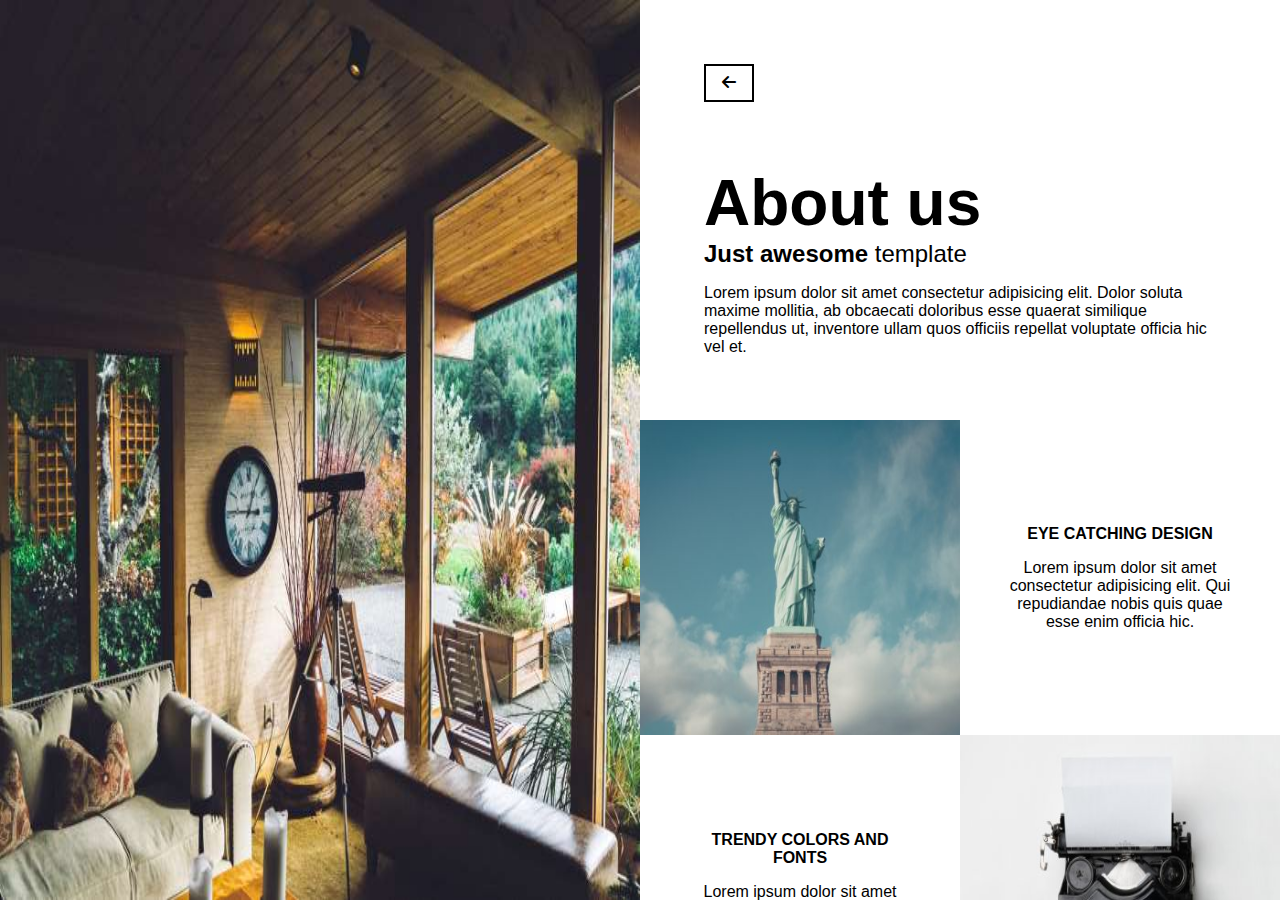
==== about-us.html @ c9b138c6 "first commit" ====
<!DOCTYPE html>
<html>
    <head>
        <title>About Us</title>
        <meta name="viewport" content="width=device-width, initial-scale=1.0">
        <link rel="stylesheet" type="text/css" href="addy-css.css">
        <link rel="stylesheet" href="https://cdnjs.cloudflare.com/ajax/libs/font-awesome/6.1.1/css/all.min.css" >
    </head>
    <body>
        <main class="flex-container-x full-height overflow-hide-mq">
            <section class="flex-content-half-mq gray-bg">
                <img src="images/atrium.jpg" class="full-width full-height" >
            </section>
            
            <section class="flex-content-half-mq full-height overflow-scroll-y-mq" >
                <a href="index.html" class="solid-border marginx make-inlineblock hide-small"><i class="fa-solid fa-arrow-left"></i></a>
                <div class="marginx marginzt">
                    <span class="weightx font-xl make-block">About us</span>
                    <span class="font-xs"><b>Just awesome</b> template</span>
                    <p>Lorem ipsum dolor sit amet consectetur adipisicing elit. Dolor soluta maxime mollitia, ab obcaecati doloribus esse quaerat similique repellendus ut, inventore ullam quos officiis repellat voluptate officia hic vel et.</p>
                </div>
                
                    <div class="flex-container-x full-width" style="height: 35%;">
                        <picture class="flex-content-half-mq" style="background-color: lightgray; height: 100%;">
                            <img src="images/newyork2.jpg" class="full-width full-height">
                        </picture>
                        <div class="flex-content-half-mq flex-container-s flex-fc full-height">
                            <div class="center-text" style="width: 70%;">
                                <span class="make-block weightx marginsb">EYE CATCHING DESIGN</span>
                            <span>Lorem ipsum dolor sit amet consectetur adipisicing elit. Qui repudiandae nobis quis quae esse enim officia hic.</span>
                            </div>  
                        </div>
                        <div class="flex-content-half-mq flex-container-s flex-fc full-height">
                            <div class="center-text" style="width: 70%;">
                                <span class="make-block weightx marginsb">TRENDY COLORS AND FONTS</span>
                            <span>Lorem ipsum dolor sit amet consectetur adipisicing elit. Qui repudiandae nobis quis quae esse enim officia hic.</span>
                            </div>  
                        </div>
                        <picture class="flex-content-half-mq" style="background-color: lightgray; height: 100%;">
                            <img src="images/p6.jpg" class="full-width full-height">
                        </picture>
                        <picture class="flex-content-half-mq" style="background-color: lightgray; height: 100%;">
                            <img src="images/p7.jpg" class="full-width full-height">
                        </picture>
                        <div class="flex-content-half-mq flex-container-s flex-fc full-height">
                            <div class="center-text" style="width: 70%;">
                                <span class="make-block weightx marginsb">SMOOTH SECTION TRANSITIONS</span>
                            <span>Lorem ipsum dolor sit amet consectetur adipisicing elit. Qui repudiandae nobis quis quae esse enim officia hic.</span>
                            </div>  
                        </div>
                        <div class="flex-content-half-mq flex-container-s flex-fc full-height">
                            <div class="center-text" style="width: 70%;">
                                <span class="make-block weightx marginsb">CUSTOM GOOGLE MAPS</span>
                            <span>Lorem ipsum dolor sit amet consectetur adipisicing elit. Qui repudiandae nobis quis quae esse enim officia hic.</span>
                            </div>  
                        </div>
                        <picture class="flex-content-half-mq" style="background-color: lightgray; height: 100%;">
                            <img src="images/sanfran.jpg" class="full-width full-height">
                        </picture>

                        <div class="full-width full-height white-bg pos-rel full-hw-smq">
                            <div class="marginx pos-abs">
                                <blockquote class="marginx font-x weightx">
                                    My dear, here we must run as fast as we can, just to stay in place. And if you wish to go anywhere you must run twice as fast as that.
                                </blockquote>
                                <div class="marginxx">
                                    <span class="make-block">Lewis Carroll</span>
                                    <cite class="make-block">Alice in Wonderland</cite>
                                </div>
                            </div>
                            <img src="images/skies.jpg" class="full-height full-width" >
                        </div>
                    </div>
            </section>
        </main>
    </body>
</html>
---- addy-css.css ----
html {
    box-sizing: border-box;
    height: 100%;
}
*, *::before, *::after {
    box-sizing: inherit;
}
body {
    /* background-color: lightgray; */
    font-family: 'Segoe UI', Tahoma, Geneva, Verdana, sans-serif;
    margin: 0px;
    padding: 0px;
    height: 100%;
}
.full-height {
    height: 100%;
}
.full-width {
    width: 100%;
}
.width-half {
    width: 50%;
}
.full-hw {
    height: 100%;
    width: 100%;
}
.height-half {
    height: 50%;
}
.width-qt {
    width: 25%;
}
.half-hw {
    height: 50%;
    width: 50%;
}
.flex-container-s {
    display: flex;
}
.flex-container-x {
    display: flex;
    flex-flow: row wrap;
    justify-content: flex-start;
}
.flex-jcs {
    justify-content: flex-start;
}
.flex-jce {
    justify-content: flex-end;
}
.flex-jcc {
    justify-content: center;
}
.flex-fc {
    justify-content: center;
    align-items: center;
}
.flex-gapx {
    gap: 4%;
}
.flex-container-y {
    display: flex;
    flex-flow: column wrap;
}
.flex-content-half {
    flex-basis: 50%;
}
.flex-content-halfx {
    flex-basis: 48%;
}
.flex-content-qt {
    flex-basis: 25%;
}
.make-block {
    display: block;
}
.make-inline {
    display: inline-block;
}
.make-inlineblock {
    display: inline-block;
}
.gray-bg {
    background-color: lightgray;
    color: white;
}
.darkgray-bg {
    background-color: #2f2f1e;
    color: white;
}
.white-bg {
    background-color: white;
    color: black;
}
.pos-rel {
    position: relative;
}
.pos-abs {
    position: absolute;
}
.pos-fix {
    position: fixed;
}
.pos-stk {
    position: sticky;
}
.overflow-hide {
    overflow: hidden;
}
.overflow-scroll-x {
    overflow: scroll;
}
.overflow-scroll-y {
    overflow-y: scroll;
}
.marginx {
    margin: 4rem;
}
.margins {
    margin: 1rem;
}
.marginxb {
    margin-bottom: 4rem;
}
.marginxbs {
    margin-bottom: 2rem;
}
.marginxbp {
    margin-bottom: 5rem;
}
.marginsb {
    margin-bottom: 1rem;
}
.marginz {
    margin: 0px;
}
.marginzt{
    margin-top: 0px;
}
.marginxxy {
    margin-left: 1rem;
    margin-right: 1rem;
}
.marginsxy {
    margin-right: 1rem;
}
.marginxx {
    margin-left: 4px;
}
.paddingx {
    padding: 4rem;
}
.pointer {
    cursor: pointer;
}
.weightx {
    font-weight: bold;
}
.font-xl {
    font-size: 4rem;
}
.font-x {
    font-size: 2rem;
}
.font-xs {
    font-size: 1.5rem;
}
.font-min {
    font-size: 0.75rem;
}
.font-minx {
    font-size: 0.85rem;
}
.font-dark-gray {
    color: #2f2f1e;
}
.font-gray {
    color: gray;
}
.hover-bottom:hover {
    border-bottom: 2px solid black;
    padding-bottom: 1rem;
}
.solid-border {
    border: 2px solid black;
    padding: 0.5rem 1rem 0.5rem 1rem;
}
a {
    text-decoration: none;
    color: black;
}
.center-text {
    text-align: center;
}
.mid-op {
    opacity: 0.5;
}

/* special style for hover */
.div-sp:hover {
    display: block;
}

/* media queries */
/* small screen */
@media (max-width: 600px) {.hide-small { display: none;}.full-width-s{ width: 100%;}.full-height-s{height: 80%;}.full-hw-smq {height: 100%;width: 100%;}.full-width-smq{width: 100%;}.flex-container-y-smq{display: flex;flex-flow: column wrap;}.flex-cr-smq{display: flex; flex-direction: column-reverse;}.flex-rr-smq{display:flex; flex-direction: row-reverse;}.full-weh-smq{width: 100%; height: 75%;}}
/* medium screen */
@media (min-width:601px) and (max-width:992) {.full-height-mmq{height: 50%;}}
/* large screen */
@media (min-width: 993px) {.flex-content-half-mq {flex-basis: 50%;}.overflow-hide-mq {overflow: hidden;}.flex-content-halfx {flex-basis: 48%;}.special {display: none;}.half-hw-mq {height: 50%;width: 50%;}.overflow-scroll-y-mq {overflow-y: scroll;}.full-height-ms{height: 100%;}}
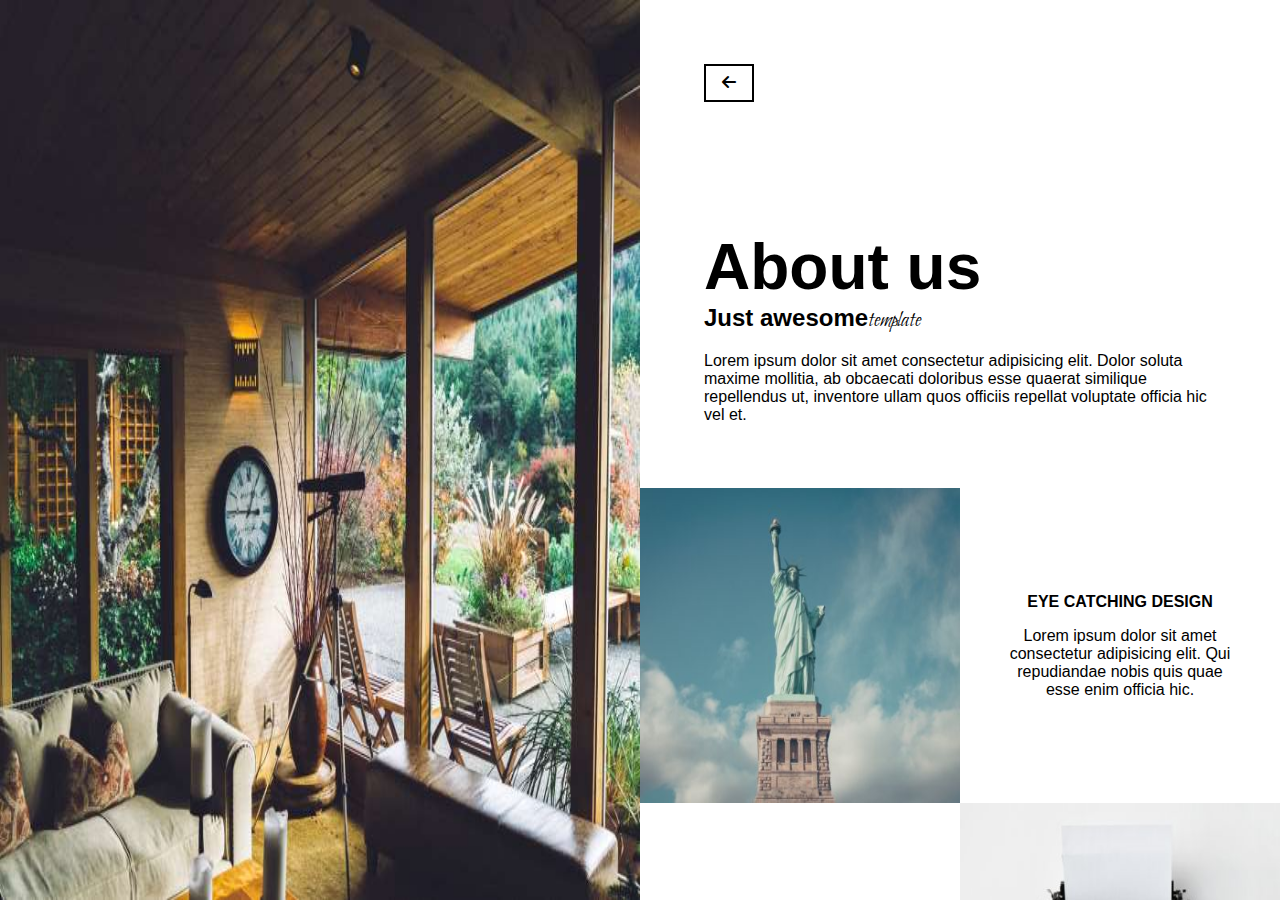
==== commit c9874137: "Responsiveness fixes" ====
--- a/about-us.html
+++ b/about-us.html
@@ -5,65 +5,68 @@
         <meta name="viewport" content="width=device-width, initial-scale=1.0">
         <link rel="stylesheet" type="text/css" href="addy-css.css">
         <link rel="stylesheet" href="https://cdnjs.cloudflare.com/ajax/libs/font-awesome/6.1.1/css/all.min.css" >
+        <link rel="preconnect" href="https://fonts.googleapis.com" >
+        <link rel="preconnect" href="https://fonts.gstatic.com" crossorigin >
+        <link href="https://fonts.googleapis.com/css2?family=Bilbo+Swash+Caps&display=swap" rel="stylesheet" >
     </head>
     <body>
         <main class="flex-container-x full-height overflow-hide-mq">
-            <section class="flex-content-half-mq gray-bg">
+            <section class="flex-content-half-mq width-mmq gray-bg">
                 <img src="images/atrium.jpg" class="full-width full-height" >
             </section>
             
-            <section class="flex-content-half-mq full-height overflow-scroll-y-mq" >
-                <a href="index.html" class="solid-border marginx make-inlineblock hide-small"><i class="fa-solid fa-arrow-left"></i></a>
-                <div class="marginx marginzt">
+            <section class="flex-content-half-mq width-mmq full-height overflow-scroll-y-mq" >
+                <a href="index.html" class="solid-border marginx make-inlineblock hide-small hide-medium"><i class="fa-solid fa-arrow-left"></i></a>
+                <div class="marginx-mq marginzt" >
                     <span class="weightx font-xl make-block">About us</span>
-                    <span class="font-xs"><b>Just awesome</b> template</span>
+                    <span class="font-xs"><b>Just awesome</b><span class="font-bilbo">template</span></span>
                     <p>Lorem ipsum dolor sit amet consectetur adipisicing elit. Dolor soluta maxime mollitia, ab obcaecati doloribus esse quaerat similique repellendus ut, inventore ullam quos officiis repellat voluptate officia hic vel et.</p>
                 </div>
                 
                     <div class="flex-container-x full-width" style="height: 35%;">
-                        <picture class="flex-content-half-mq" style="background-color: lightgray; height: 100%;">
+                        <picture class="flex-content-half-mq flex-content-half-mmq o1" style="background-color: lightgray; height: 100%;">
                             <img src="images/newyork2.jpg" class="full-width full-height">
                         </picture>
-                        <div class="flex-content-half-mq flex-container-s flex-fc full-height">
+                        <div class="flex-content-half-mq flex-content-half-mmq flex-container-s flex-fc full-height o1">
                             <div class="center-text" style="width: 70%;">
                                 <span class="make-block weightx marginsb">EYE CATCHING DESIGN</span>
                             <span>Lorem ipsum dolor sit amet consectetur adipisicing elit. Qui repudiandae nobis quis quae esse enim officia hic.</span>
                             </div>  
                         </div>
-                        <div class="flex-content-half-mq flex-container-s flex-fc full-height">
+                        <div class="flex-content-half-mq flex-content-half-mmq flex-container-s flex-fc full-height o3">
                             <div class="center-text" style="width: 70%;">
                                 <span class="make-block weightx marginsb">TRENDY COLORS AND FONTS</span>
                             <span>Lorem ipsum dolor sit amet consectetur adipisicing elit. Qui repudiandae nobis quis quae esse enim officia hic.</span>
                             </div>  
                         </div>
-                        <picture class="flex-content-half-mq" style="background-color: lightgray; height: 100%;">
+                        <picture class="flex-content-half-mq flex-content-half-mmq o2" style="background-color: lightgray; height: 100%;">
                             <img src="images/p6.jpg" class="full-width full-height">
                         </picture>
-                        <picture class="flex-content-half-mq" style="background-color: lightgray; height: 100%;">
+                        <picture class="flex-content-half-mq flex-content-half-mmq o4" style="background-color: lightgray; height: 100%;">
                             <img src="images/p7.jpg" class="full-width full-height">
                         </picture>
-                        <div class="flex-content-half-mq flex-container-s flex-fc full-height">
+                        <div class="flex-content-half-mq flex-content-half-mmq flex-container-s flex-fc full-height o4">
                             <div class="center-text" style="width: 70%;">
                                 <span class="make-block weightx marginsb">SMOOTH SECTION TRANSITIONS</span>
                             <span>Lorem ipsum dolor sit amet consectetur adipisicing elit. Qui repudiandae nobis quis quae esse enim officia hic.</span>
                             </div>  
                         </div>
-                        <div class="flex-content-half-mq flex-container-s flex-fc full-height">
+                        <div class="flex-content-half-mq flex-content-half-mmq flex-container-s flex-fc full-height o6">
                             <div class="center-text" style="width: 70%;">
                                 <span class="make-block weightx marginsb">CUSTOM GOOGLE MAPS</span>
                             <span>Lorem ipsum dolor sit amet consectetur adipisicing elit. Qui repudiandae nobis quis quae esse enim officia hic.</span>
                             </div>  
                         </div>
-                        <picture class="flex-content-half-mq" style="background-color: lightgray; height: 100%;">
+                        <picture class="flex-content-half-mq flex-content-half-mmq o5" style="background-color: lightgray; height: 100%;">
                             <img src="images/sanfran.jpg" class="full-width full-height">
                         </picture>
 
-                        <div class="full-width full-height white-bg pos-rel full-hw-smq">
-                            <div class="marginx pos-abs">
-                                <blockquote class="marginx font-x weightx">
+                        <div class="full-width full-height white-bg pos-rel full-hw-smq o6">
+                            <div class="marginx-mq pos-abs">
+                                <blockquote class="marginx-mq font-x weightx">
                                     My dear, here we must run as fast as we can, just to stay in place. And if you wish to go anywhere you must run twice as fast as that.
                                 </blockquote>
-                                <div class="marginxx">
+                                <div class="marginx-mq" style="">
                                     <span class="make-block">Lewis Carroll</span>
                                     <cite class="make-block">Alice in Wonderland</cite>
                                 </div>
--- a/addy-css.css
+++ b/addy-css.css
@@ -1,16 +1,17 @@
-html {
+html
+ {
     box-sizing: border-box;
-    height: 100%;
 }
 *, *::before, *::after {
     box-sizing: inherit;
 }
+html, body {
+    height: 100%;
+}
 body {
-    /* background-color: lightgray; */
     font-family: 'Segoe UI', Tahoma, Geneva, Verdana, sans-serif;
     margin: 0px;
     padding: 0px;
-    height: 100%;
 }
 .full-height {
     height: 100%;
@@ -43,6 +44,7 @@
     flex-flow: row wrap;
     justify-content: flex-start;
 }
+.flex-jcs{ justify-content: space-around;}
 .flex-jcs {
     justify-content: flex-start;
 }
@@ -59,6 +61,9 @@
 .flex-gapx {
     gap: 4%;
 }
+.flex-gapxx {
+    gap: 8%;
+}
 .flex-container-y {
     display: flex;
     flex-flow: column wrap;
@@ -69,6 +74,9 @@
 .flex-content-halfx {
     flex-basis: 48%;
 }
+.flex-content-halfx-mini {
+    flex-basis: 46%;
+}
 .flex-content-qt {
     flex-basis: 25%;
 }
@@ -93,6 +101,9 @@
     background-color: white;
     color: black;
 }
+.text-gray {
+    color: gray;
+}
 .pos-rel {
     position: relative;
 }
@@ -148,18 +159,12 @@
 .marginxx {
     margin-left: 4px;
 }
-.paddingx {
-    padding: 4rem;
-}
 .pointer {
     cursor: pointer;
 }
 .weightx {
     font-weight: bold;
 }
-.font-xl {
-    font-size: 4rem;
-}
 .font-x {
     font-size: 2rem;
 }
@@ -177,6 +182,9 @@
 }
 .font-gray {
     color: gray;
+}
+.font-bilbo {
+    font-family: 'Bilbo Swash Caps', cursive;
 }
 .hover-bottom:hover {
     border-bottom: 2px solid black;
@@ -196,6 +204,15 @@
 .mid-op {
     opacity: 0.5;
 }
+/* .drop-content {
+    display: ;
+    position: absolute;
+    background-color: #f1f1f1;
+    min-width: 160px;
+    box-shadow: 0px 8px 16px 0px rgba(0,0,0,0.2);
+    z-index: 0;
+  } */
+  
 
 /* special style for hover */
 .div-sp:hover {
@@ -204,8 +221,58 @@
 
 /* media queries */
 /* small screen */
-@media (max-width: 600px) {.hide-small { display: none;}.full-width-s{ width: 100%;}.full-height-s{height: 80%;}.full-hw-smq {height: 100%;width: 100%;}.full-width-smq{width: 100%;}.flex-container-y-smq{display: flex;flex-flow: column wrap;}.flex-cr-smq{display: flex; flex-direction: column-reverse;}.flex-rr-smq{display:flex; flex-direction: row-reverse;}.full-weh-smq{width: 100%; height: 75%;}}
+@media (max-width: 600px) {
+    .hide-small { display: none;}
+    .full-width-s{ width: 100%;}
+    .full-height-s{height: 80%;}
+    .full-hw-smq {height: 100%;width: 100%;}
+    .full-width-smq{width: 100%;}
+    .flex-container-y-smq{display: flex;flex-flow: column wrap;}
+    .flex-cr-smq{display: flex; flex-direction: column-reverse;}
+    .flex-rr-smq{display:flex; flex-direction: row-reverse;}
+    .full-weh-smq{width: 100%; height: 30%;}
+    .font-xl {font-size: 2.5rem;}
+    .height-three-qt {height: 75%;}
+    .paddingx {padding: 1rem;}
+    .marginx-mq {margin: 2rem;}
+    .o0{ order: 0;}
+    .o1{ order: 1;}
+    .o2{ order: 2;}
+    .o3{ order: 3;}
+    .o4{ order: 4;}
+    .o5{ order: 5;}
+    .o6{ order: 6;}
+    .o7{ order: 7;}
+    .o8{ order: 8;}
+    .o9{ order: 9;}
+    .auto-height{height: auto;}
+}
+
 /* medium screen */
-@media (min-width:601px) and (max-width:992) {.full-height-mmq{height: 50%;}}
+@media (max-width:992px) and (min-width:601px) {
+    .height-mmq{height: 60%;}
+    .width-mmq{width: 100%;}
+    .hide-medium{display: none;}
+    .flex-content-half-mmq {flex-basis: 50%;}
+    .half-hw-mq {height: 50%;width: 50%;}
+    .font-xl {font-size: 4rem;}
+    .paddingx {padding: 4rem;}
+    .marginx-mq {margin: 4rem;}
+    .flex-content-halfx-mini-mq {flex-basis: 46%;}
+}
+
 /* large screen */
-@media (min-width: 993px) {.flex-content-half-mq {flex-basis: 50%;}.overflow-hide-mq {overflow: hidden;}.flex-content-halfx {flex-basis: 48%;}.special {display: none;}.half-hw-mq {height: 50%;width: 50%;}.overflow-scroll-y-mq {overflow-y: scroll;}.full-height-ms{height: 100%;}}+@media (min-width: 993px) {
+    .font-xl {font-size: 4rem;}
+    .flex-content-half-mq {flex-basis: 50%;}
+    .overflow-hide-mq {overflow: hidden;}
+    .flex-content-halfx-mq {flex-basis: 48%;}
+    .flex-content-halfx-mini-mq {flex-basis: 46%;}
+    .special {display: none;}
+    .half-hw-mq {height: 50%;width: 50%;}
+    .overflow-scroll-y-mq {overflow-y: scroll;}
+    .full-height-mq{height: 100%;}
+    .hide-large{display: none;}
+    .paddingx {padding: 4rem;}
+    .marginx-mq {margin: 4rem;}
+}
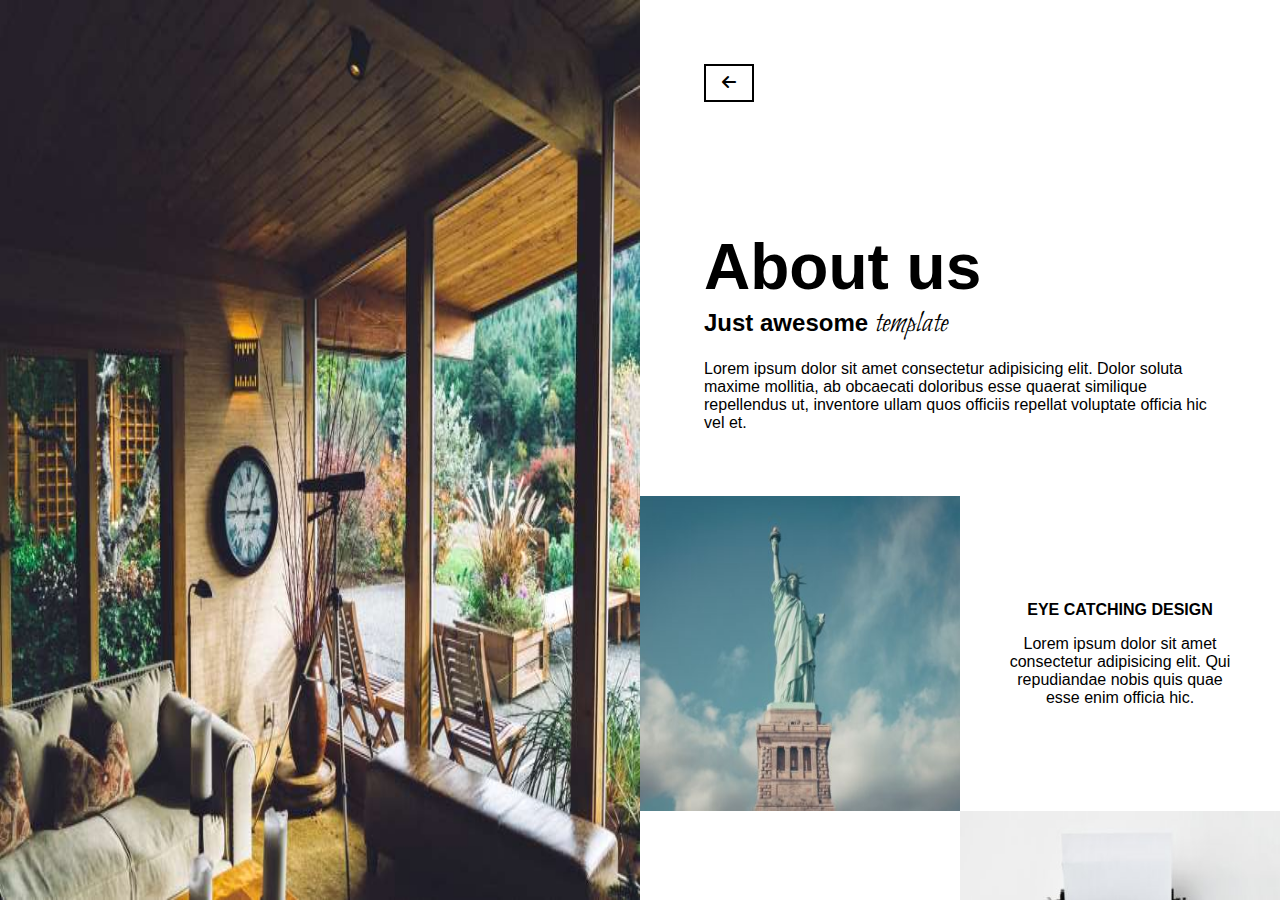
==== commit 729f9144: "Fonts" ====
--- a/about-us.html
+++ b/about-us.html
@@ -5,9 +5,9 @@
         <meta name="viewport" content="width=device-width, initial-scale=1.0">
         <link rel="stylesheet" type="text/css" href="addy-css.css">
         <link rel="stylesheet" href="https://cdnjs.cloudflare.com/ajax/libs/font-awesome/6.1.1/css/all.min.css" >
-        <link rel="preconnect" href="https://fonts.googleapis.com" >
-        <link rel="preconnect" href="https://fonts.gstatic.com" crossorigin >
-        <link href="https://fonts.googleapis.com/css2?family=Bilbo+Swash+Caps&display=swap" rel="stylesheet" >
+        <link rel="preconnect" href="https://fonts.googleapis.com">
+        <link rel="preconnect" href="https://fonts.gstatic.com" crossorigin>
+        <link href="https://fonts.googleapis.com/css2?family=Bilbo&display=swap" rel="stylesheet">
     </head>
     <body>
         <main class="flex-container-x full-height overflow-hide-mq">
@@ -19,45 +19,48 @@
                 <a href="index.html" class="solid-border marginx make-inlineblock hide-small hide-medium"><i class="fa-solid fa-arrow-left"></i></a>
                 <div class="marginx-mq marginzt" >
                     <span class="weightx font-xl make-block">About us</span>
-                    <span class="font-xs"><b>Just awesome</b><span class="font-bilbo">template</span></span>
+                    <span class="font-xs"><b>Just awesome </b><span class="font-bilbo font-x">template</span></span>
                     <p>Lorem ipsum dolor sit amet consectetur adipisicing elit. Dolor soluta maxime mollitia, ab obcaecati doloribus esse quaerat similique repellendus ut, inventore ullam quos officiis repellat voluptate officia hic vel et.</p>
                 </div>
                 
                     <div class="flex-container-x full-width" style="height: 35%;">
-                        <picture class="flex-content-half-mq flex-content-half-mmq o1" style="background-color: lightgray; height: 100%;">
+                        <picture class="flex-content-half-mq full-width-s flex-content-half-mmq o1" style="background-color: lightgray; height: 100%;">
                             <img src="images/newyork2.jpg" class="full-width full-height">
                         </picture>
-                        <div class="flex-content-half-mq flex-content-half-mmq flex-container-s flex-fc full-height o1">
+                        <div class="flex-content-half-mq full-width-s flex-content-half-mmq flex-container-s flex-fc full-height o1">
                             <div class="center-text" style="width: 70%;">
                                 <span class="make-block weightx marginsb">EYE CATCHING DESIGN</span>
                             <span>Lorem ipsum dolor sit amet consectetur adipisicing elit. Qui repudiandae nobis quis quae esse enim officia hic.</span>
                             </div>  
                         </div>
-                        <div class="flex-content-half-mq flex-content-half-mmq flex-container-s flex-fc full-height o3">
+                        <div class="flex-content-half-mq full-width-s flex-content-half-mmq flex-container-s flex-fc full-height o3">
                             <div class="center-text" style="width: 70%;">
                                 <span class="make-block weightx marginsb">TRENDY COLORS AND FONTS</span>
                             <span>Lorem ipsum dolor sit amet consectetur adipisicing elit. Qui repudiandae nobis quis quae esse enim officia hic.</span>
                             </div>  
                         </div>
-                        <picture class="flex-content-half-mq flex-content-half-mmq o2" style="background-color: lightgray; height: 100%;">
+                        <picture class="flex-content-half-mq full-width-s flex-content-half-mmq o2" style="background-color: lightgray; height: 100%;">
                             <img src="images/p6.jpg" class="full-width full-height">
                         </picture>
-                        <picture class="flex-content-half-mq flex-content-half-mmq o4" style="background-color: lightgray; height: 100%;">
+
+                        <picture class="flex-content-half-mq flex-content-half-mmq o4 full-width-s" style="background-color: lightgray; height: 100%;">
                             <img src="images/p7.jpg" class="full-width full-height">
                         </picture>
-                        <div class="flex-content-half-mq flex-content-half-mmq flex-container-s flex-fc full-height o4">
+
+                        <div class="flex-content-half-mq flex-content-half-mmq flex-container-s flex-fc full-height o4 full-width-s">
                             <div class="center-text" style="width: 70%;">
                                 <span class="make-block weightx marginsb">SMOOTH SECTION TRANSITIONS</span>
                             <span>Lorem ipsum dolor sit amet consectetur adipisicing elit. Qui repudiandae nobis quis quae esse enim officia hic.</span>
                             </div>  
                         </div>
-                        <div class="flex-content-half-mq flex-content-half-mmq flex-container-s flex-fc full-height o6">
+
+                        <div class="flex-content-half-mq flex-content-half-mmq flex-container-s flex-fc full-height o6 full-width-s">
                             <div class="center-text" style="width: 70%;">
                                 <span class="make-block weightx marginsb">CUSTOM GOOGLE MAPS</span>
                             <span>Lorem ipsum dolor sit amet consectetur adipisicing elit. Qui repudiandae nobis quis quae esse enim officia hic.</span>
                             </div>  
                         </div>
-                        <picture class="flex-content-half-mq flex-content-half-mmq o5" style="background-color: lightgray; height: 100%;">
+                        <picture class="flex-content-half-mq flex-content-half-mmq o5 full-width-s" style="background-color: lightgray; height: 100%;">
                             <img src="images/sanfran.jpg" class="full-width full-height">
                         </picture>
 
--- a/addy-css.css
+++ b/addy-css.css
@@ -131,14 +131,8 @@
 .margins {
     margin: 1rem;
 }
-.marginxb {
-    margin-bottom: 4rem;
-}
 .marginxbs {
     margin-bottom: 2rem;
-}
-.marginxbp {
-    margin-bottom: 5rem;
 }
 .marginsb {
     margin-bottom: 1rem;
@@ -184,7 +178,7 @@
     color: gray;
 }
 .font-bilbo {
-    font-family: 'Bilbo Swash Caps', cursive;
+    font-family: 'Bilbo', cursive;
 }
 .hover-bottom:hover {
     border-bottom: 2px solid black;
@@ -246,6 +240,8 @@
     .o8{ order: 8;}
     .o9{ order: 9;}
     .auto-height{height: auto;}
+    .marginxbp {margin-bottom: 5rem;}
+    .marginxb {margin-bottom: 4rem;}
 }
 
 /* medium screen */
@@ -259,6 +255,8 @@
     .paddingx {padding: 4rem;}
     .marginx-mq {margin: 4rem;}
     .flex-content-halfx-mini-mq {flex-basis: 46%;}
+    .marginxbp {margin-bottom: 2rem;}
+    .marginxb {margin-bottom: 1.5rem;}
 }
 
 /* large screen */
@@ -275,4 +273,6 @@
     .hide-large{display: none;}
     .paddingx {padding: 4rem;}
     .marginx-mq {margin: 4rem;}
-}
+    .marginxbp {margin-bottom: 5rem;}
+    .marginxb {margin-bottom: 4rem;}
+}
